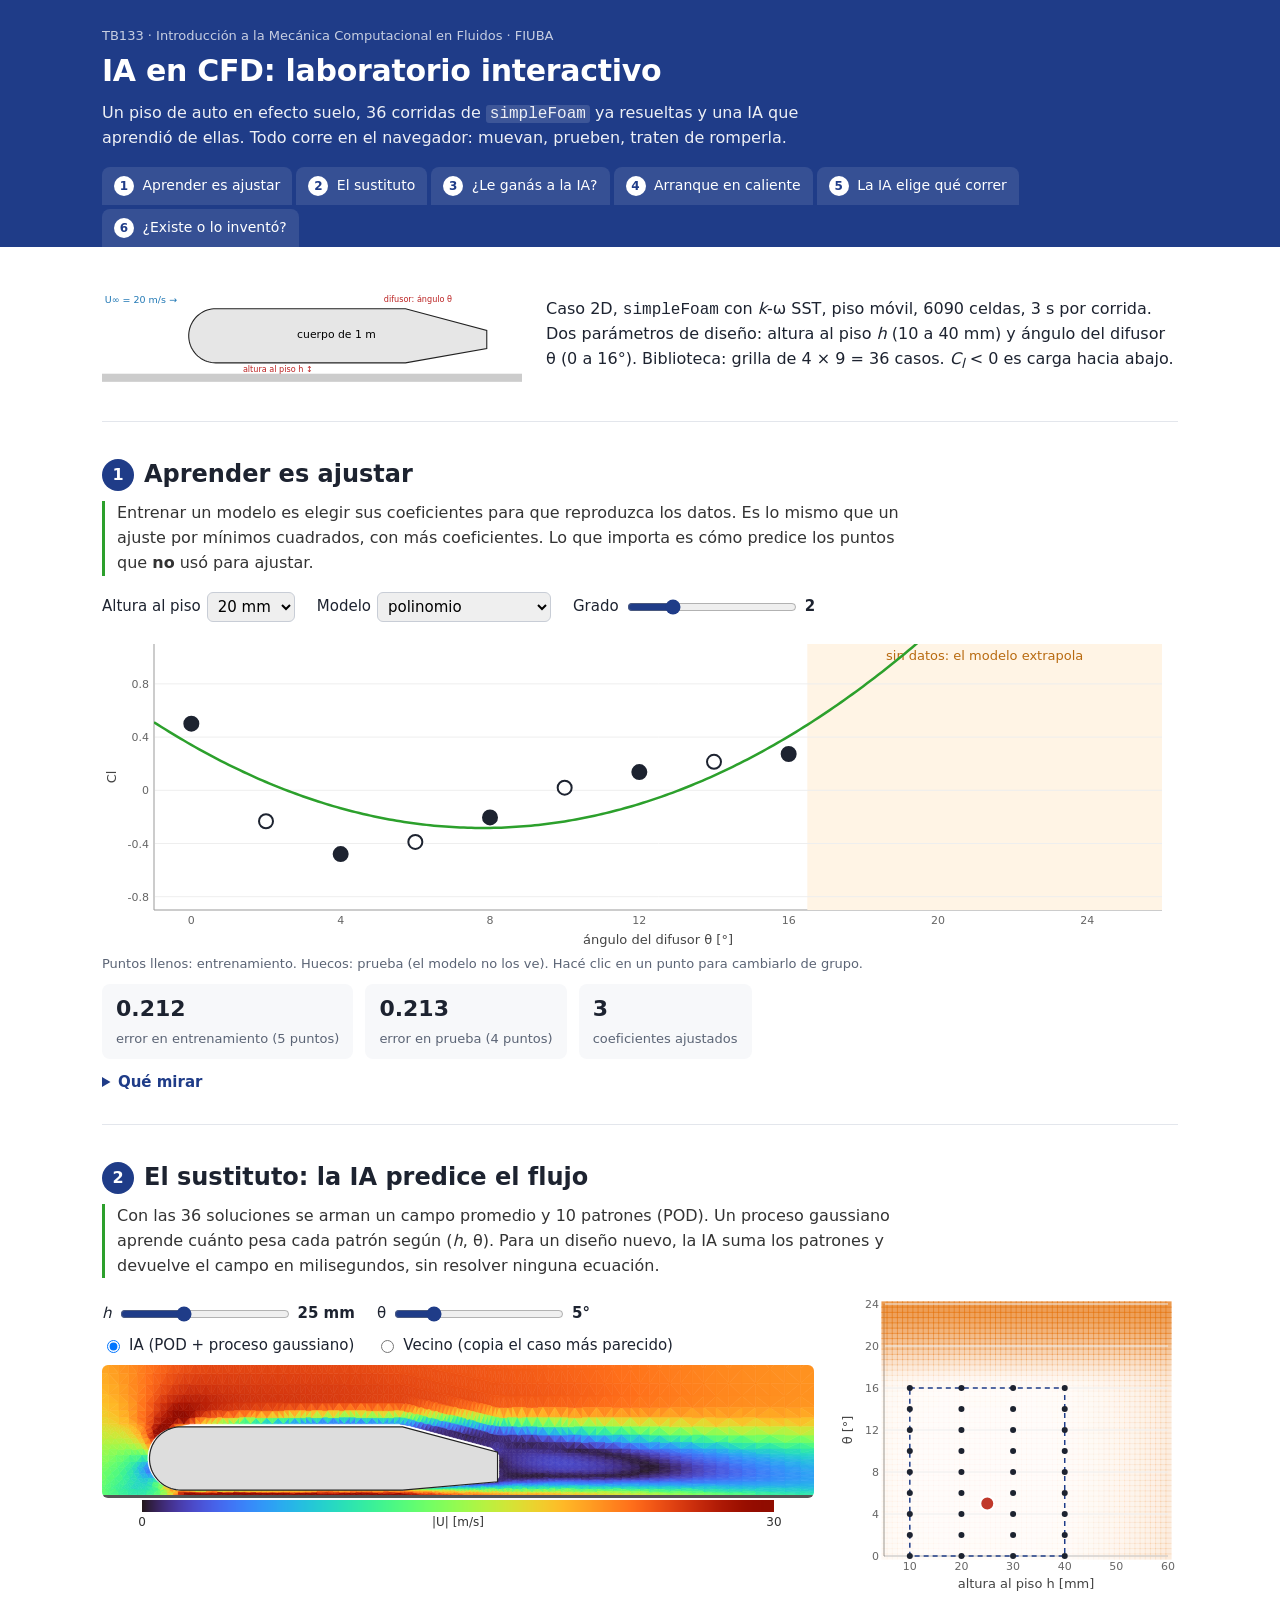
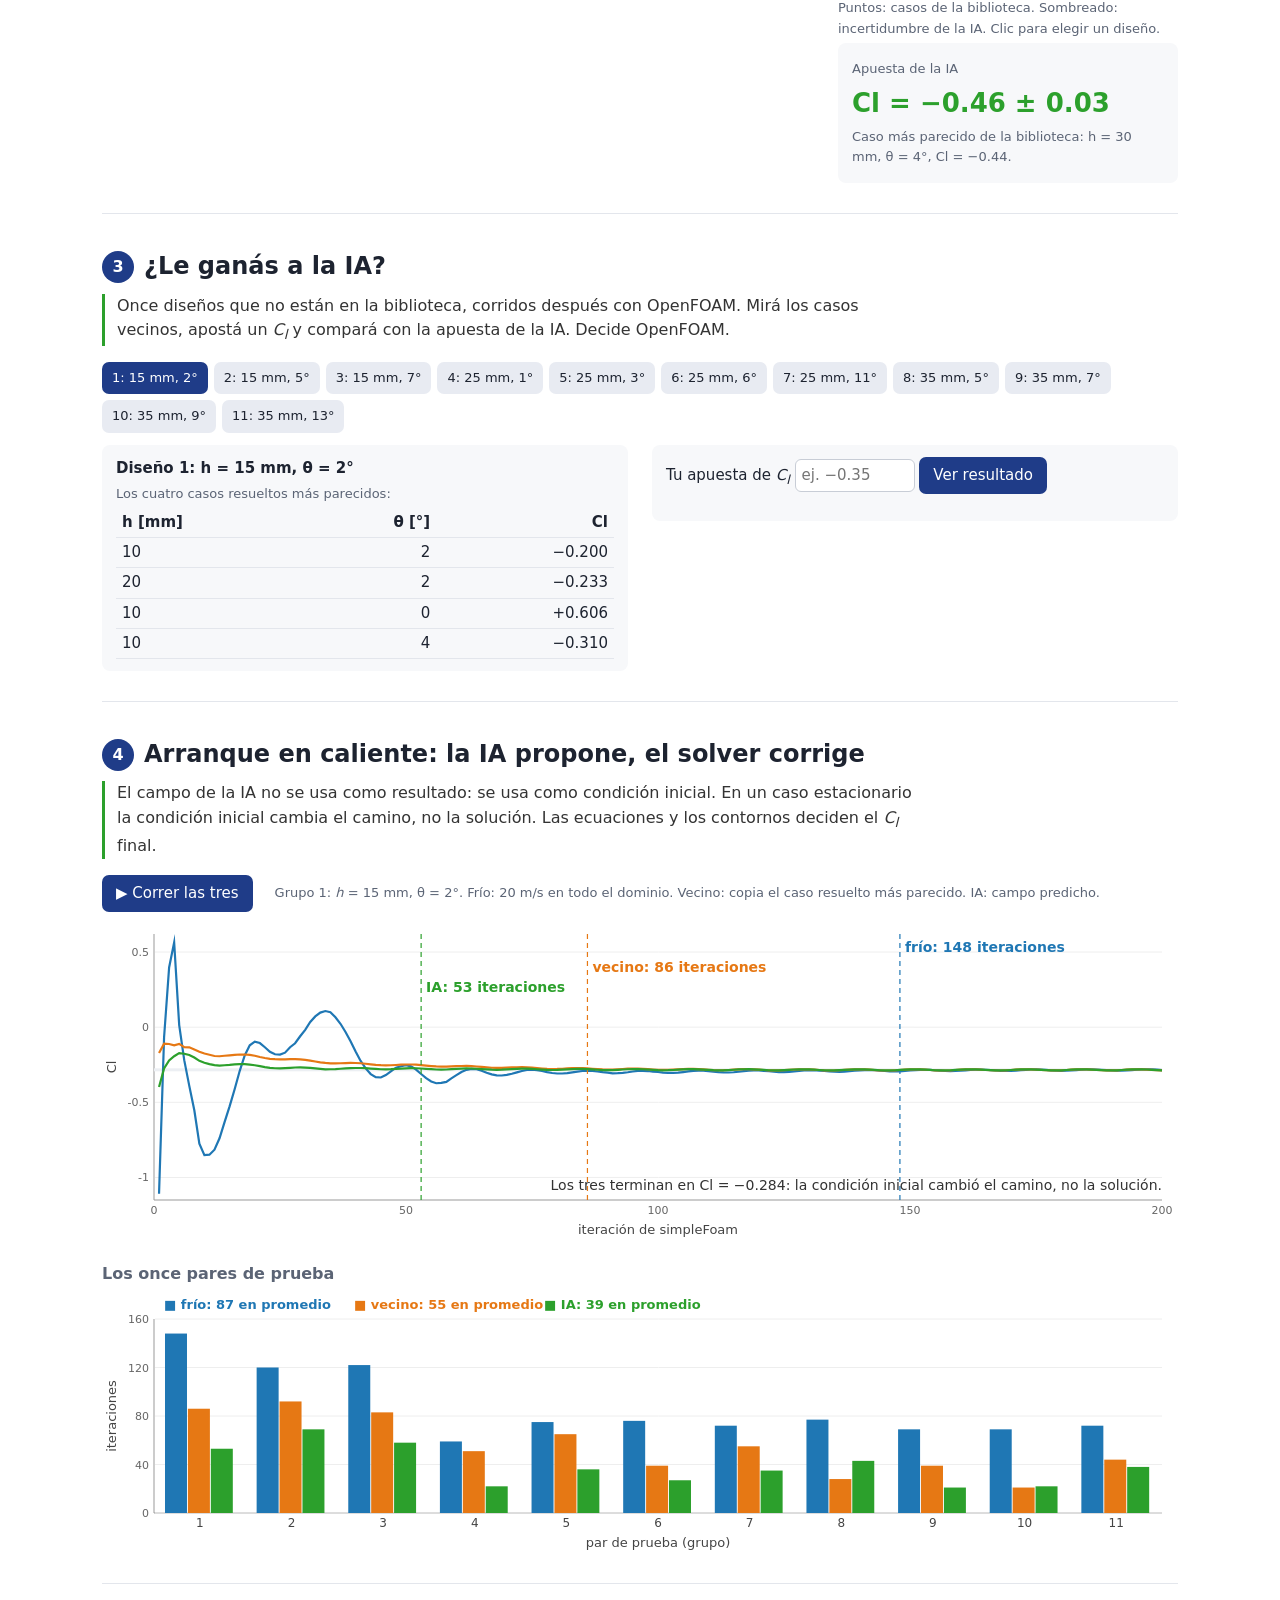
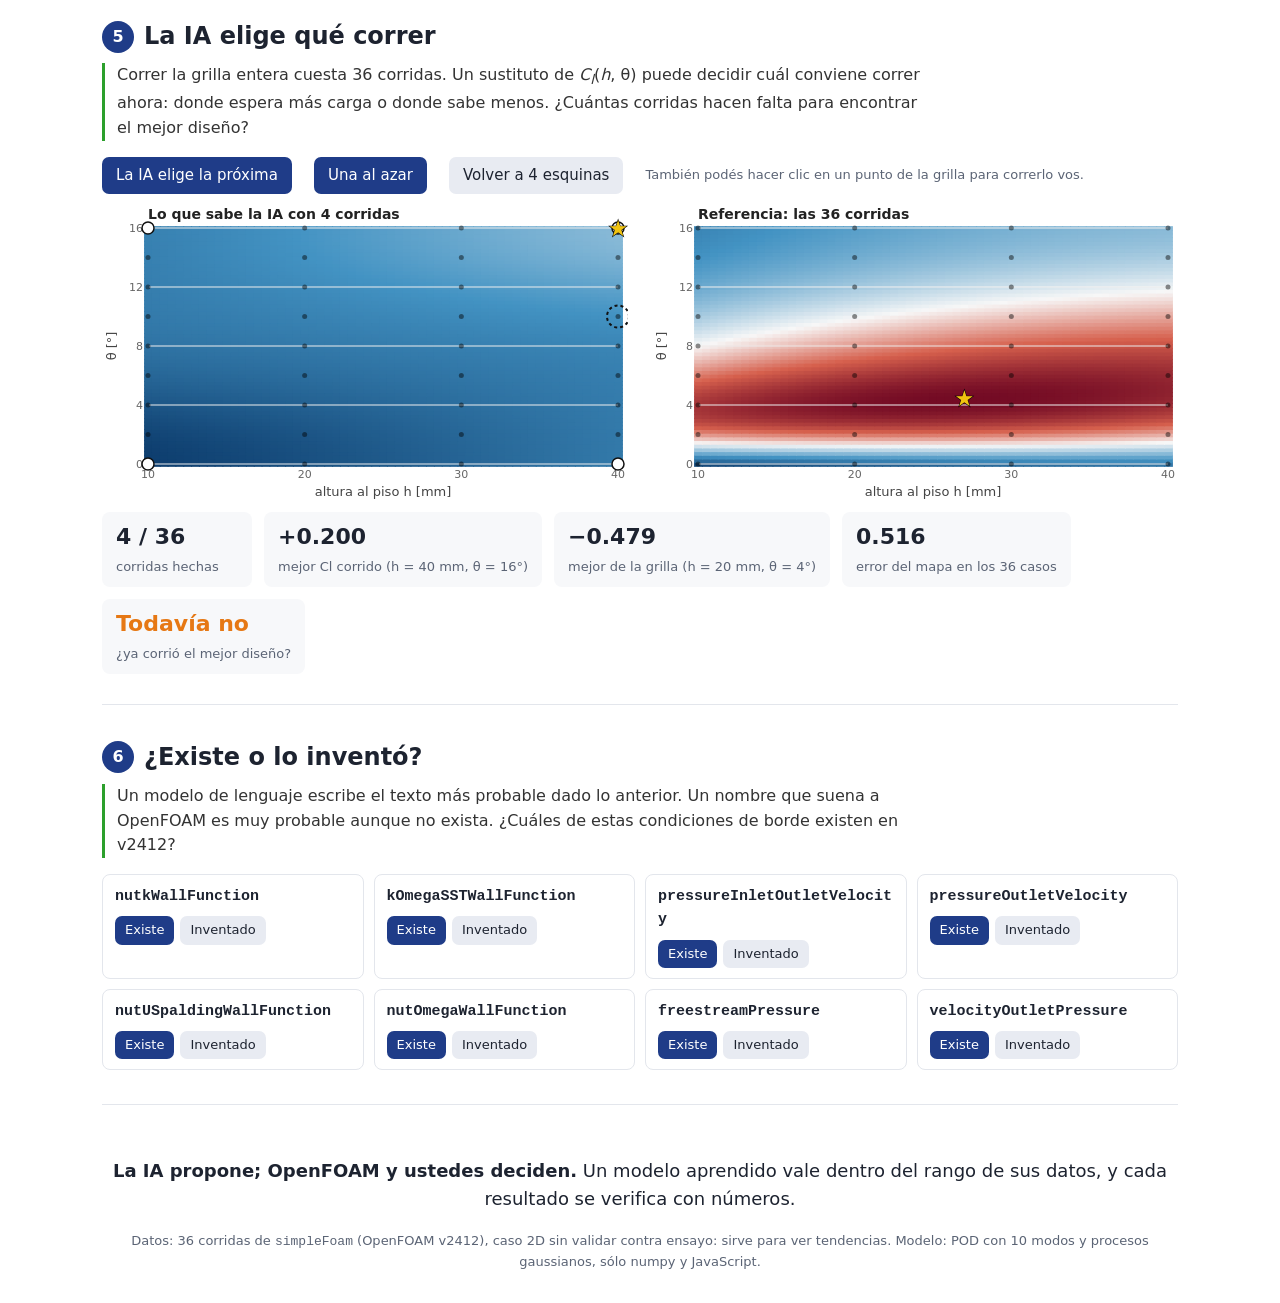
==== index.html @ 96040280 "Laboratorio interactivo de IA en CFD (TB133) Co-Authored-By: Claude Opus 5.5 <noreply@anthropic.com>" ====
<!DOCTYPE html>
<html lang="es">
<head>
<meta charset="utf-8">
<meta name="viewport" content="width=device-width, initial-scale=1">
<title>IA en CFD · laboratorio interactivo · TB133</title>
<link rel="stylesheet" href="estilo.css">
</head>
<body>
<header>
  <div class="marco">
    <p class="sobre">TB133 · Introducción a la Mecánica Computacional en Fluidos · FIUBA</p>
    <h1>IA en CFD: laboratorio interactivo</h1>
    <p class="bajada">Un piso de auto en efecto suelo, 36 corridas de <code>simpleFoam</code> ya resueltas y una IA
      que aprendió de ellas. Todo corre en el navegador: muevan, prueben, traten de romperla.</p>
    <nav>
      <a href="#ajuste"><b>1</b> Aprender es ajustar</a>
      <a href="#sustituto"><b>2</b> El sustituto</a>
      <a href="#juego"><b>3</b> ¿Le ganás a la IA?</a>
      <a href="#caliente"><b>4</b> Arranque en caliente</a>
      <a href="#doe"><b>5</b> La IA elige qué correr</a>
      <a href="#quiz"><b>6</b> ¿Existe o lo inventó?</a>
    </nav>
  </div>
</header>

<main class="marco">

<section id="caso" class="caso">
  <svg viewBox="-0.42 0.02 1.55 0.36" aria-label="Esquema del caso">
    <rect x="-0.42" y="0.34" width="1.6" height="0.03" fill="#ccc"/>
    <path id="esq" fill="#e6e6e6" stroke="#222" stroke-width="0.004"/>
    <text x="0.3" y="0.21" font-size="0.04">cuerpo de 1 m</text>
    <text x="-0.41" y="0.08" font-size="0.035" fill="#1f77b4">U∞ = 20 m/s →</text>
    <text x="0.62" y="0.075" font-size="0.03" fill="#b22">difusor: ángulo θ</text>
    <text x="0.1" y="0.335" font-size="0.03" fill="#b22">altura al piso h ↕</text>
  </svg>
  <p>Caso 2D, <code>simpleFoam</code> con <i>k</i>-ω SST, piso móvil, 6090 celdas, 3 s por corrida.
    Dos parámetros de diseño: altura al piso <i>h</i> (10 a 40 mm) y ángulo del difusor θ (0 a 16°).
    Biblioteca: grilla de 4 × 9 = 36 casos. <i>C<sub>l</sub></i> &lt; 0 es carga hacia abajo.</p>
</section>

<section id="ajuste">
  <h2><span>1</span> Aprender es ajustar</h2>
  <p class="idea">Entrenar un modelo es elegir sus coeficientes para que reproduzca los datos. Es lo mismo que
    un ajuste por mínimos cuadrados, con más coeficientes. Lo que importa es cómo predice los puntos que
    <b>no</b> usó para ajustar.</p>
  <div class="controles">
    <label>Altura al piso <select id="aj-h"></select></label>
    <label>Modelo <select id="aj-modelo"><option value="poli">polinomio</option><option value="gp">proceso gaussiano</option></select></label>
    <label id="aj-grado-l">Grado <input type="range" id="aj-grado" min="0" max="8" value="2"> <output id="aj-grado-o">2</output></label>
  </div>
  <canvas id="aj-cv" class="graf"></canvas>
  <p class="nota">Puntos llenos: entrenamiento. Huecos: prueba (el modelo no los ve). Hacé clic en un punto para cambiarlo de grupo.</p>
  <div class="metricas" id="aj-met"></div>
  <details><summary>Qué mirar</summary>
    <ul>
      <li>Grado 0 o 1: no alcanza para seguir los datos (subajuste). Error alto en los dos grupos.</li>
      <li>Grado 4: acierta los puntos de prueba. Grado 8: el error en prueba apenas sube, pero mirá qué predice más allá de 16°.</li>
      <li>A la derecha de 16° no hay datos. Cada modelo dice algo distinto, y ninguno avisa que está inventando.</li>
      <li>El proceso gaussiano además dibuja su incertidumbre: crece donde no tiene datos.</li>
    </ul></details>
</section>

<section id="sustituto">
  <h2><span>2</span> El sustituto: la IA predice el flujo</h2>
  <p class="idea">Con las 36 soluciones se arman un campo promedio y 10 patrones (POD). Un proceso gaussiano
    aprende cuánto pesa cada patrón según (<i>h</i>, θ). Para un diseño nuevo, la IA suma los patrones y devuelve el
    campo en milisegundos, sin resolver ninguna ecuación.</p>
  <div class="dos">
    <div>
      <div class="controles">
        <label><i>h</i> <input type="range" id="su-h" min="5" max="60" step="1" value="25"> <output id="su-h-o"></output></label>
        <label>θ <input type="range" id="su-t" min="0" max="24" step="0.5" value="5"> <output id="su-t-o"></output></label>
      </div>
      <div class="controles">
        <label><input type="radio" name="su-modo" value="ia" checked> IA (POD + proceso gaussiano)</label>
        <label><input type="radio" name="su-modo" value="vecino"> Vecino (copia el caso más parecido)</label>
      </div>
      <canvas id="su-cv" class="campo"></canvas>
      <canvas id="su-barra" class="barra"></canvas>
    </div>
    <div class="lado">
      <canvas id="su-mapa" class="mapa"></canvas>
      <p class="nota">Puntos: casos de la biblioteca. Sombreado: incertidumbre de la IA. Clic para elegir un diseño.</p>
      <div id="su-info" class="info"></div>
    </div>
  </div>
</section>

<section id="juego">
  <h2><span>3</span> ¿Le ganás a la IA?</h2>
  <p class="idea">Once diseños que no están en la biblioteca, corridos después con OpenFOAM. Mirá los casos
    vecinos, apostá un <i>C<sub>l</sub></i> y compará con la apuesta de la IA. Decide OpenFOAM.</p>
  <div class="pares" id="ju-pares"></div>
  <div class="dos">
    <div id="ju-vecinos" class="info"></div>
    <div class="info">
      <label>Tu apuesta de <i>C<sub>l</sub></i> <input type="number" id="ju-apuesta" step="0.01" placeholder="ej. −0.35"></label>
      <button id="ju-ver">Ver resultado</button>
      <div id="ju-res"></div>
      <p id="ju-marcador" class="marcador"></p>
    </div>
  </div>
</section>

<section id="caliente">
  <h2><span>4</span> Arranque en caliente: la IA propone, el solver corrige</h2>
  <p class="idea">El campo de la IA no se usa como resultado: se usa como condición inicial. En un caso
    estacionario la condición inicial cambia el camino, no la solución. Las ecuaciones y los contornos deciden
    el <i>C<sub>l</sub></i> final.</p>
  <div class="controles"><button id="ca-play">▶ Correr las tres</button>
    <span class="nota">Grupo 1: <i>h</i> = 15 mm, θ = 2°. Frío: 20 m/s en todo el dominio. Vecino: copia el caso
      resuelto más parecido. IA: campo predicho.</span></div>
  <canvas id="ca-cv" class="graf"></canvas>
  <h3>Los once pares de prueba</h3>
  <canvas id="ca-barras" class="graf bajo"></canvas>
</section>

<section id="doe">
  <h2><span>5</span> La IA elige qué correr</h2>
  <p class="idea">Correr la grilla entera cuesta 36 corridas. Un sustituto de <i>C<sub>l</sub></i>(<i>h</i>, θ) puede
    decidir cuál conviene correr ahora: donde espera más carga o donde sabe menos. ¿Cuántas corridas hacen falta
    para encontrar el mejor diseño?</p>
  <div class="controles">
    <button id="do-ia">La IA elige la próxima</button>
    <button id="do-azar">Una al azar</button>
    <button id="do-reset" class="sec">Volver a 4 esquinas</button>
    <span class="nota">También podés hacer clic en un punto de la grilla para correrlo vos.</span>
  </div>
  <div class="dos">
    <div><canvas id="do-cv" class="mapa ancho"></canvas></div>
    <div><canvas id="do-real" class="mapa ancho"></canvas></div>
  </div>
  <div id="do-info" class="metricas"></div>
</section>

<section id="quiz">
  <h2><span>6</span> ¿Existe o lo inventó?</h2>
  <p class="idea">Un modelo de lenguaje escribe el texto más probable dado lo anterior. Un nombre que suena a
    OpenFOAM es muy probable aunque no exista. ¿Cuáles de estas condiciones de borde existen en v2412?</p>
  <div id="qz" class="quiz"></div>
  <p id="qz-res" class="nota"></p>
</section>

<section class="cierre">
  <p><b>La IA propone; OpenFOAM y ustedes deciden.</b> Un modelo aprendido vale dentro del rango de sus datos,
    y cada resultado se verifica con números.</p>
  <p class="nota">Datos: 36 corridas de <code>simpleFoam</code> (OpenFOAM v2412), caso 2D sin validar contra ensayo:
    sirve para ver tendencias. Modelo: POD con 10 modos y procesos gaussianos, sólo numpy y JavaScript.</p>
</section>
</main>

<script src="datos.js"></script>
<script src="nucleo.js"></script>
<script src="secciones_a.js"></script>
<script src="secciones_b.js"></script>
</body>
</html>
---- estilo.css ----
:root { --frio: #1f77b4; --vec: #e67814; --ia: #2ca02c; --tinta: #1d2330; --suave: #5b6475; --linea: #e3e6ec; --fondo: #f7f8fa; --acento: #1f3c88; }
* { box-sizing: border-box; }
body { margin: 0; font: 16px/1.55 system-ui, -apple-system, "Segoe UI", Roboto, sans-serif; color: var(--tinta); background: #fff; }
.marco { max-width: 1120px; margin: 0 auto; padding: 0 22px; }
header { background: var(--acento); color: #fff; padding: 26px 0 0; }
header h1 { margin: 2px 0 6px; font-size: 30px; letter-spacing: -0.3px; }
.sobre { margin: 0; opacity: .75; font-size: 13px; }
.bajada { max-width: 760px; opacity: .92; margin: 0 0 16px; }
header code { background: rgba(255,255,255,.15); padding: 0 4px; border-radius: 3px; }
nav { display: flex; flex-wrap: wrap; gap: 4px; }
nav a { color: #fff; text-decoration: none; padding: 8px 12px; border-radius: 8px 8px 0 0; background: rgba(255,255,255,.1); font-size: 14px; }
nav a:hover { background: rgba(255,255,255,.22); }
nav b { display: inline-block; width: 20px; height: 20px; line-height: 20px; text-align: center; border-radius: 50%; background: #fff; color: var(--acento); font-size: 12px; margin-right: 4px; }
section { padding: 34px 0 30px; border-bottom: 1px solid var(--linea); }
h2 { font-size: 24px; margin: 0 0 8px; display: flex; align-items: center; gap: 10px; }
h2 span { display: inline-block; width: 32px; height: 32px; line-height: 32px; text-align: center; border-radius: 50%; background: var(--acento); color: #fff; font-size: 16px; flex: none; }
h3 { font-size: 16px; margin: 22px 0 6px; color: var(--suave); }
.idea { max-width: 820px; color: #333; border-left: 3px solid var(--ia); padding-left: 12px; margin: 6px 0 16px; }
.caso { display: grid; grid-template-columns: 420px 1fr; gap: 24px; align-items: center; }
.caso svg { width: 100%; height: auto; }
.controles { display: flex; flex-wrap: wrap; gap: 10px 22px; align-items: center; margin: 8px 0; }
.controles label { display: flex; align-items: center; gap: 6px; font-size: 15px; }
input[type=range] { width: 170px; accent-color: var(--acento); }
output { font-variant-numeric: tabular-nums; min-width: 52px; font-weight: 600; }
select, input[type=number] { font: inherit; padding: 4px 6px; border: 1px solid #c8cdd6; border-radius: 6px; }
input[type=number] { width: 120px; }
button { font: inherit; font-size: 15px; padding: 7px 14px; border: 0; border-radius: 7px; background: var(--acento); color: #fff; cursor: pointer; }
button:hover { filter: brightness(1.15); }
button.sec { background: #e8ebf2; color: var(--tinta); }
canvas { display: block; width: 100%; }
canvas.graf { height: 320px; }
canvas.graf.bajo { height: 260px; }
canvas.campo { border-radius: 6px; margin-top: 8px; }
canvas.mapa { height: 300px; cursor: crosshair; }
.dos { display: grid; grid-template-columns: 1fr 340px; gap: 24px; align-items: start; }
#doe .dos, #juego .dos { grid-template-columns: 1fr 1fr; }
.nota { font-size: 13px; color: var(--suave); margin: 4px 0; }
.info { background: var(--fondo); border-radius: 8px; padding: 12px 14px; font-size: 15px; }
.info table, .metricas table { border-collapse: collapse; width: 100%; font-variant-numeric: tabular-nums; }
.info td, .info th { padding: 3px 6px; border-bottom: 1px solid var(--linea); text-align: right; }
.info th:first-child, .info td:first-child { text-align: left; }
.metricas { display: flex; flex-wrap: wrap; gap: 12px; margin-top: 10px; }
.met { background: var(--fondo); border-radius: 8px; padding: 8px 14px; min-width: 150px; }
.met b { display: block; font-size: 22px; font-variant-numeric: tabular-nums; }
.met span { font-size: 13px; color: var(--suave); }
.aviso { background: #fff4e5; border-left: 3px solid var(--vec); padding: 8px 10px; margin-top: 8px; font-size: 14px; }
.grande { font-size: 26px; font-weight: 700; font-variant-numeric: tabular-nums; }
.pares { display: flex; flex-wrap: wrap; gap: 6px; margin-bottom: 12px; }
.pares button { background: #e8ebf2; color: var(--tinta); padding: 6px 10px; font-size: 13px; }
.pares button.activo { background: var(--acento); color: #fff; }
.pares button.hecho { box-shadow: inset 0 -3px 0 var(--ia); }
.marcador { font-weight: 600; }
.quiz { display: grid; grid-template-columns: repeat(auto-fill, minmax(250px, 1fr)); gap: 10px; }
.carta { border: 1px solid var(--linea); border-radius: 8px; padding: 10px 12px; }
.carta code { font-size: 15px; font-weight: 600; display: block; margin-bottom: 8px; word-break: break-all; }
.carta button { padding: 4px 10px; font-size: 13px; margin-right: 6px; }
.carta.ok { border-color: var(--ia); background: #eef8ee; }
.carta.mal { border-color: #c0392b; background: #fbeeee; }
.carta p { margin: 6px 0 0; font-size: 13px; color: var(--suave); }
details { margin-top: 12px; font-size: 15px; }
summary { cursor: pointer; color: var(--acento); font-weight: 600; }
.cierre { border: 0; text-align: center; font-size: 18px; }
.cierre .nota { font-size: 13px; }
@media (max-width: 860px) { .dos, #doe .dos, #juego .dos, .caso { grid-template-columns: 1fr; } }
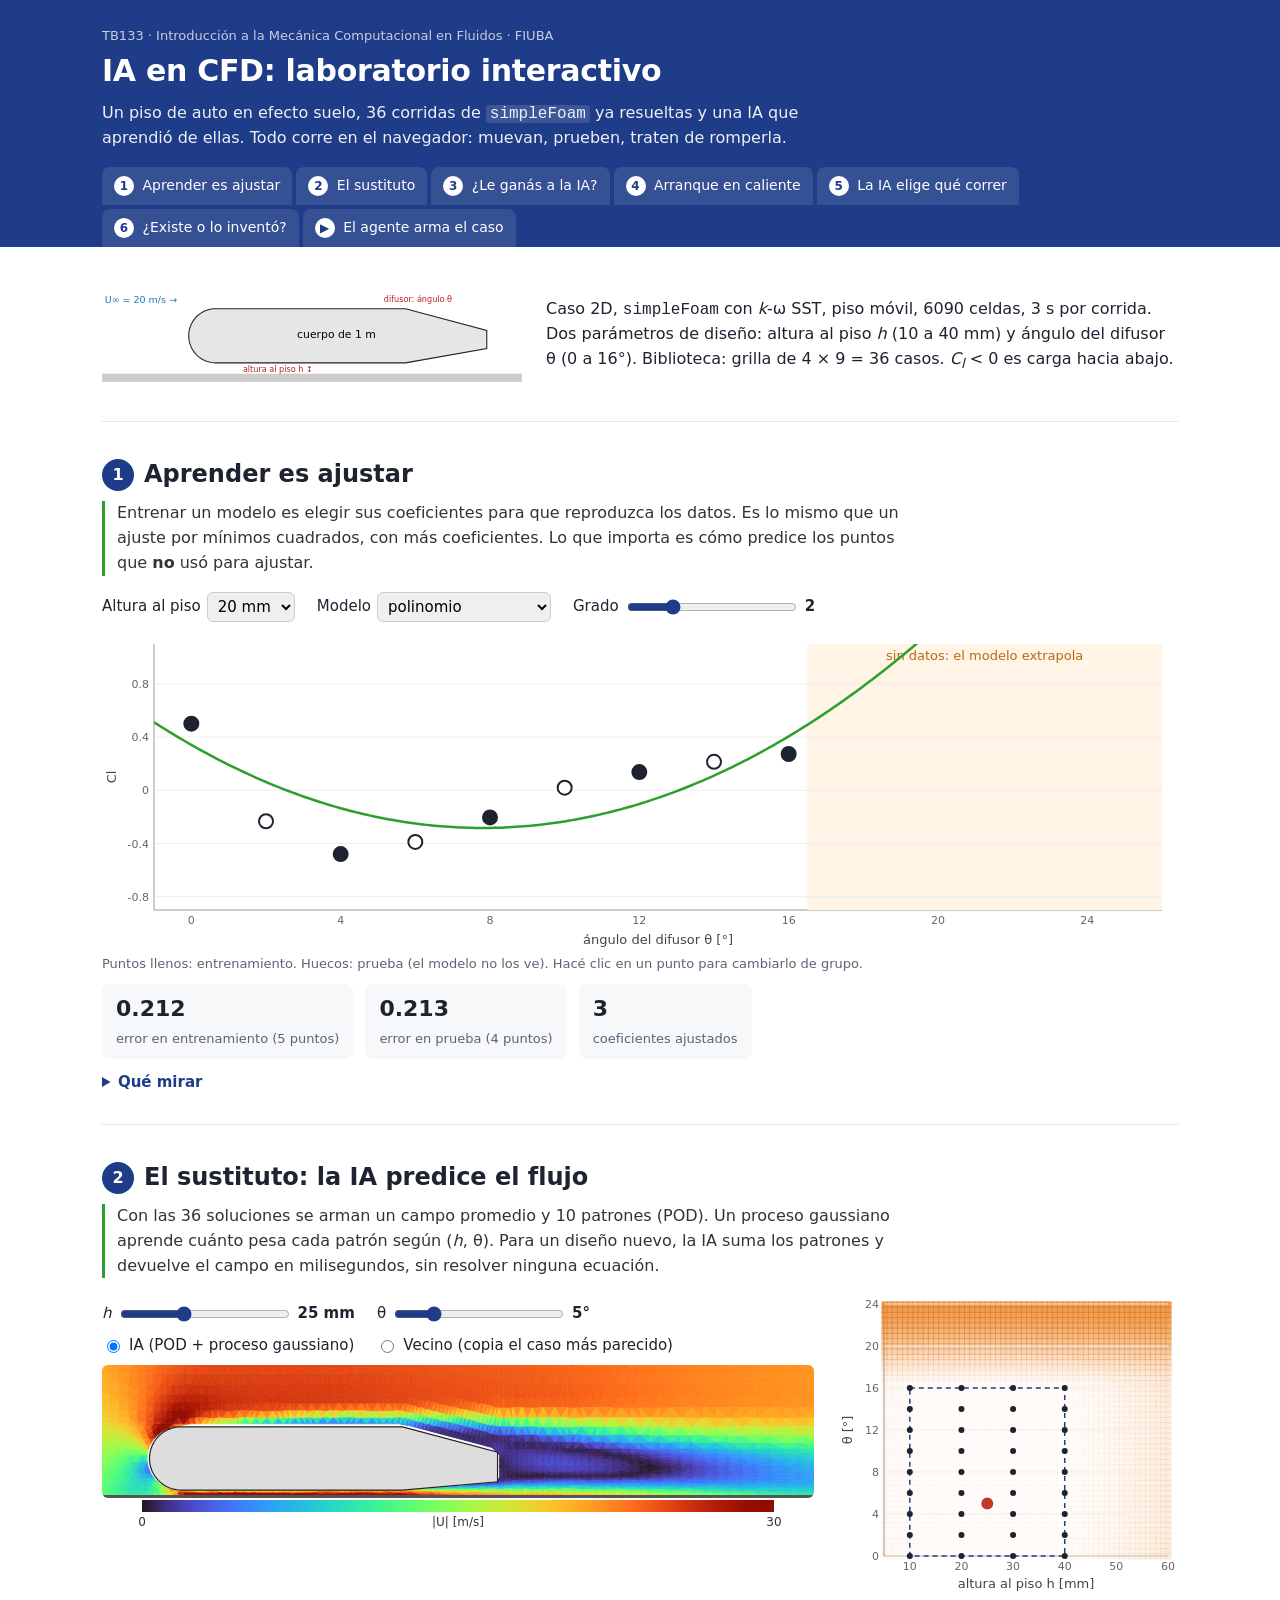
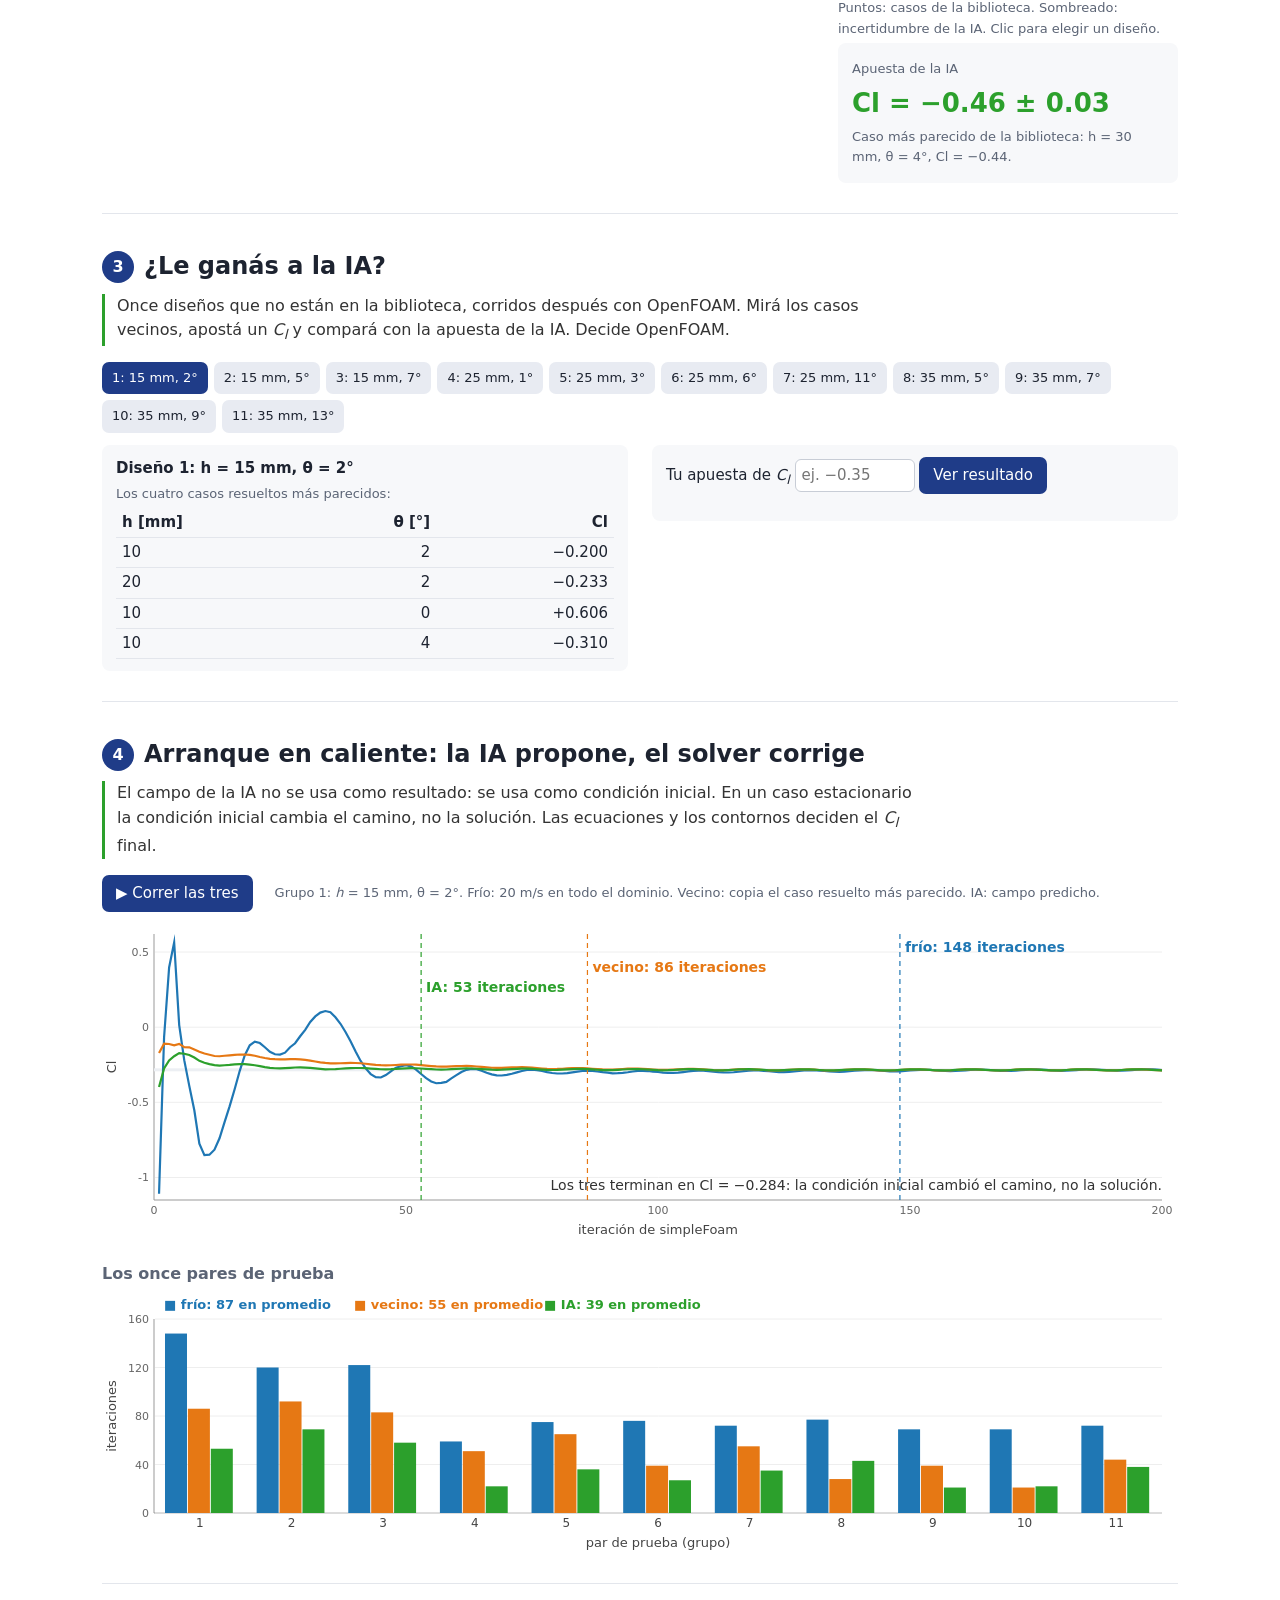
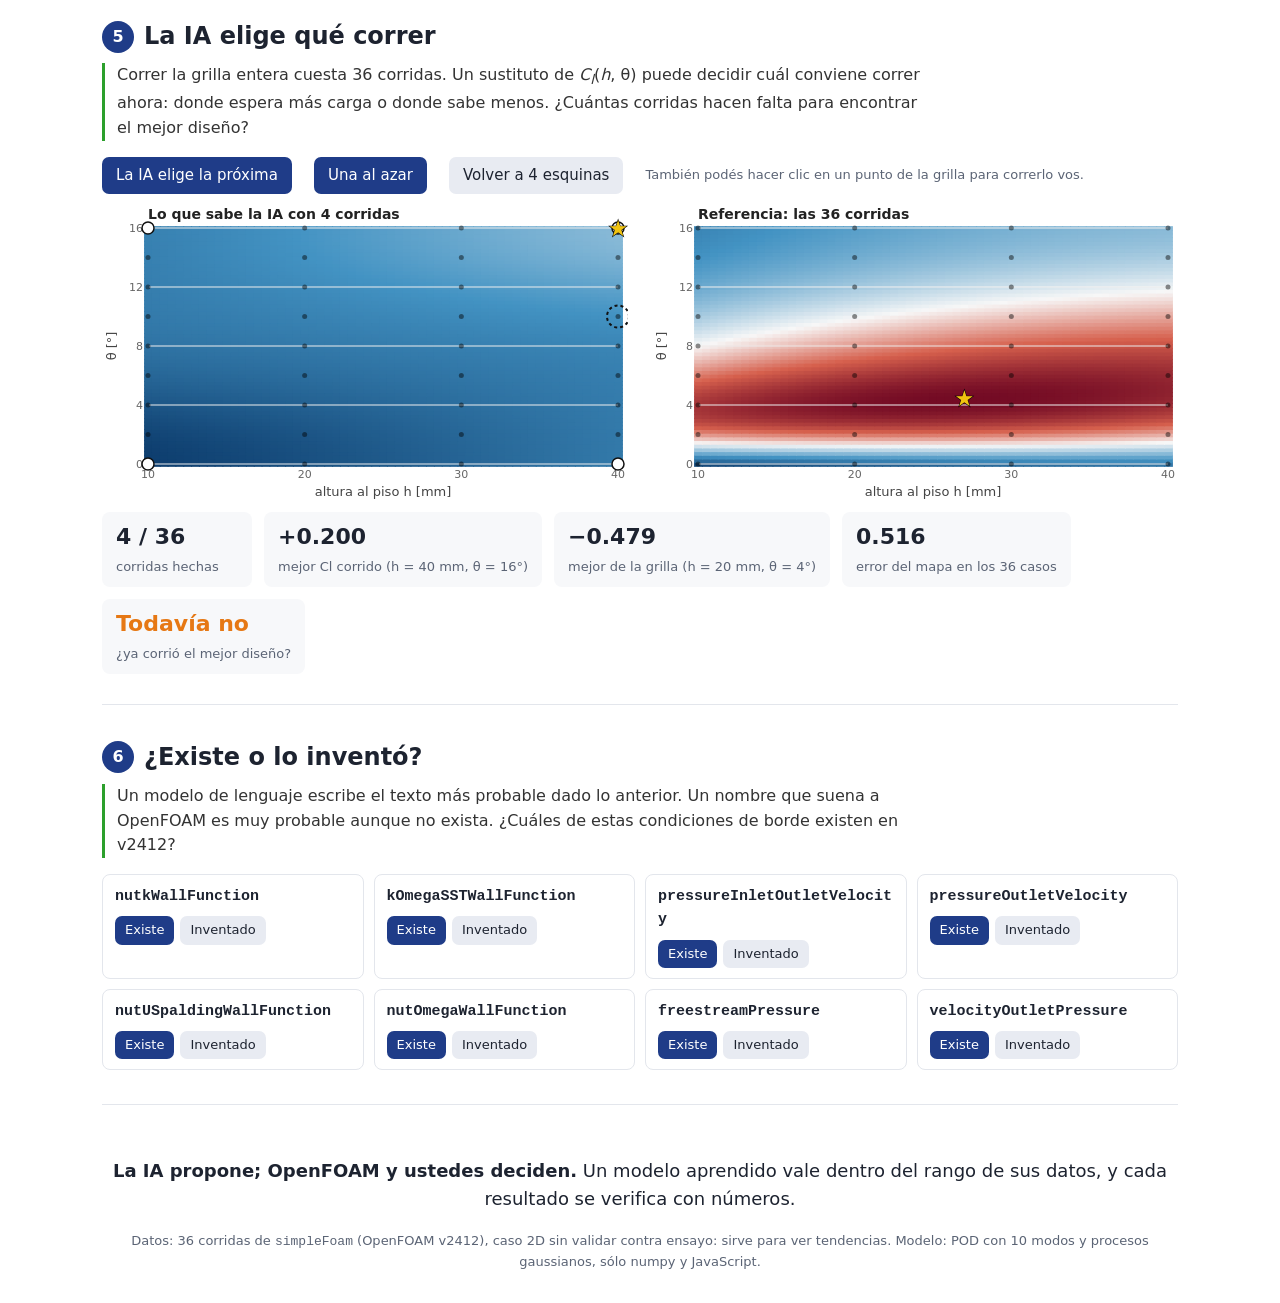
==== commit 363d27b2: "Agente que arma el caso del piso, lo corre y atiende cambios del alumno Co-Authored-By: Claude Opus " ====
--- a/index.html
+++ b/index.html
@@ -20,6 +20,7 @@
       <a href="#caliente"><b>4</b> Arranque en caliente</a>
       <a href="#doe"><b>5</b> La IA elige qué correr</a>
       <a href="#quiz"><b>6</b> ¿Existe o lo inventó?</a>
+      <a href="agente.html"><b>▶</b> El agente arma el caso</a>
     </nav>
   </div>
 </header>
